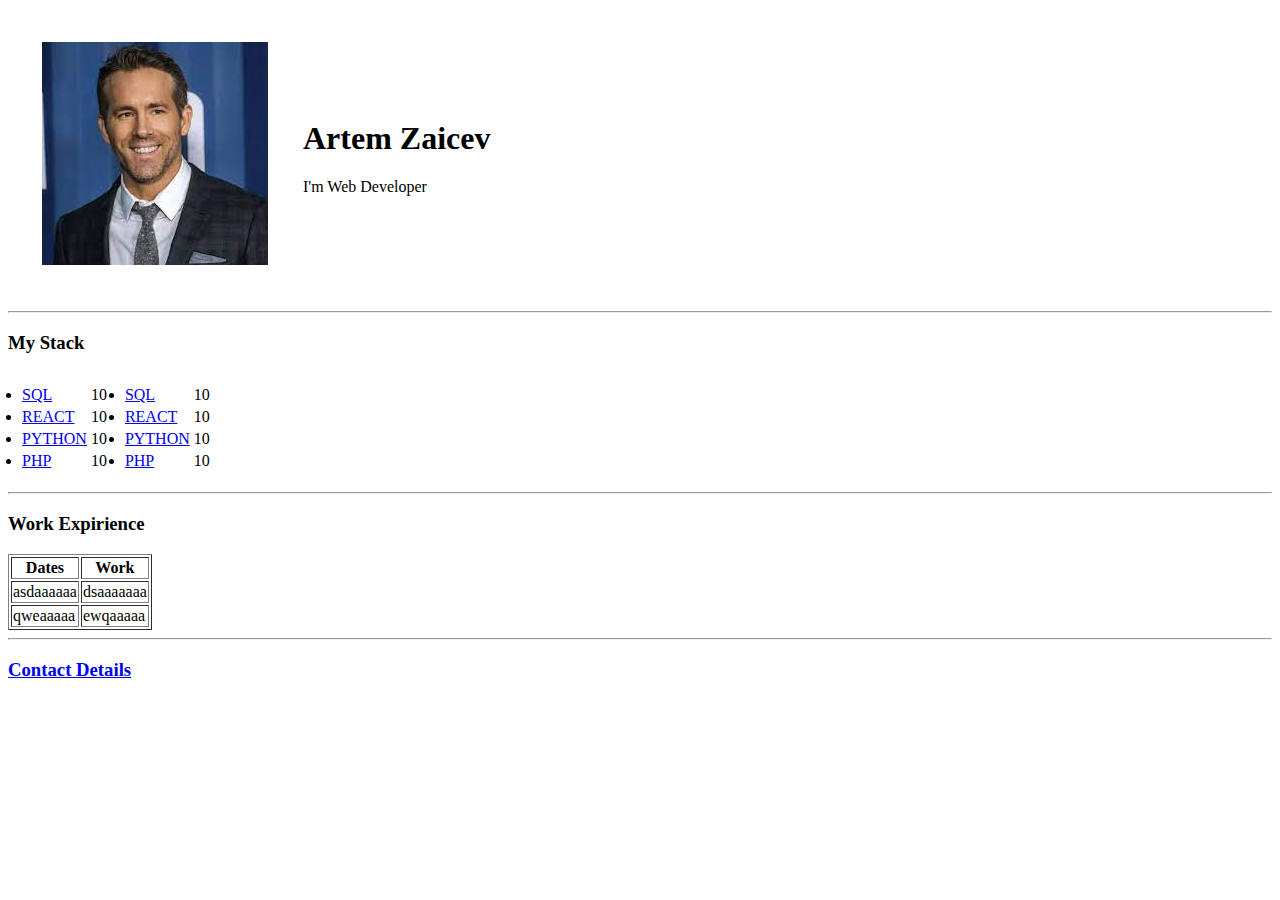
==== index.html @ b58540f0 "Add initial CV website files" ====
<!DOCTYPE html>
<html lang="en">
<head>
    <meta charset="UTF-8">
    <meta http-equiv="X-UA-Compatible" content="IE=edge">
    <meta name="viewport" content="width=device-width, initial-scale=1.0">
    <title>My Personal Site</title>
</head>
<body>
    <table cellspacing="33">
        <tr>
            <td>
                <img src="download.jpeg" alt="Profile Photo">
            </td>
            <td>
                <h1>Artem Zaicev</h1>
                <p>I'm Web Developer</p>
            </td>
        </tr>
    </table>
    <hr>
    <h3>My Stack</h3>
    <table cellspacing="10">
        <tr>
            <td>
                <table>
                    <tr>
                        <td><li><a href="https://en.wikipedia.org/wiki/SQL">SQL</a></li></td>
                        <td>10</td>
                    </tr>
                    <tr>
                        <td><li><a href="https://en.wikipedia.org/wiki/React_(JavaScript_library)">REACT</a></li></td>
                        <td>10</td>
                    </tr>
                    <tr>
                        <td><li><a href="https://en.wikipedia.org/wiki/Python_(programming_language)">PYTHON</a></li></td>
                        <td>10</td>
                    </tr>
                    <tr>
                        <td><li><a href="https://en.wikipedia.org/wiki/PHP">PHP</a></li></td>
                        <td>10</td>
                    </tr>
                </table>
            </td>
            <td>
                <table>
                    <tr>
                        <td><li><a href="https://en.wikipedia.org/wiki/SQL">SQL</a></li></td>
                        <td>10</td>
                    </tr>
                    <tr>
                        <td><li><a href="https://en.wikipedia.org/wiki/React_(JavaScript_library)">REACT</a></li></td>
                        <td>10</td>
                    </tr>
                    <tr>
                        <td><li><a href="https://en.wikipedia.org/wiki/Python_(programming_language)">PYTHON</a></li></td>
                        <td>10</td>
                    </tr>
                    <tr>
                        <td><li><a href="https://en.wikipedia.org/wiki/PHP">PHP</a></li></td>
                        <td>10</td>
                    </tr>
                </table>
            </td>
        </tr>
    </table>
    <hr>
    <h3>Work Expirience</h3>
    <table border="1">
        <thead>
            <tr>
                <th>
                    Dates
                </th>
                <th>
                    Work
                </th>
            </tr>
        </thead>
        <tbody>
            <tr>
                <td>asdaaaaaa</td>
                <td>dsaaaaaaa</td>
            </tr>
            <tr>
                <td>qweaaaaa</td>
                <td>ewqaaaaa</td>
            </tr>
        </tbody>
        <tfoot>

        </tfoot>
    </table>
    <hr>
    <h3><a href="contacts.html">Contact Details</a></h3>
</body>
</html>
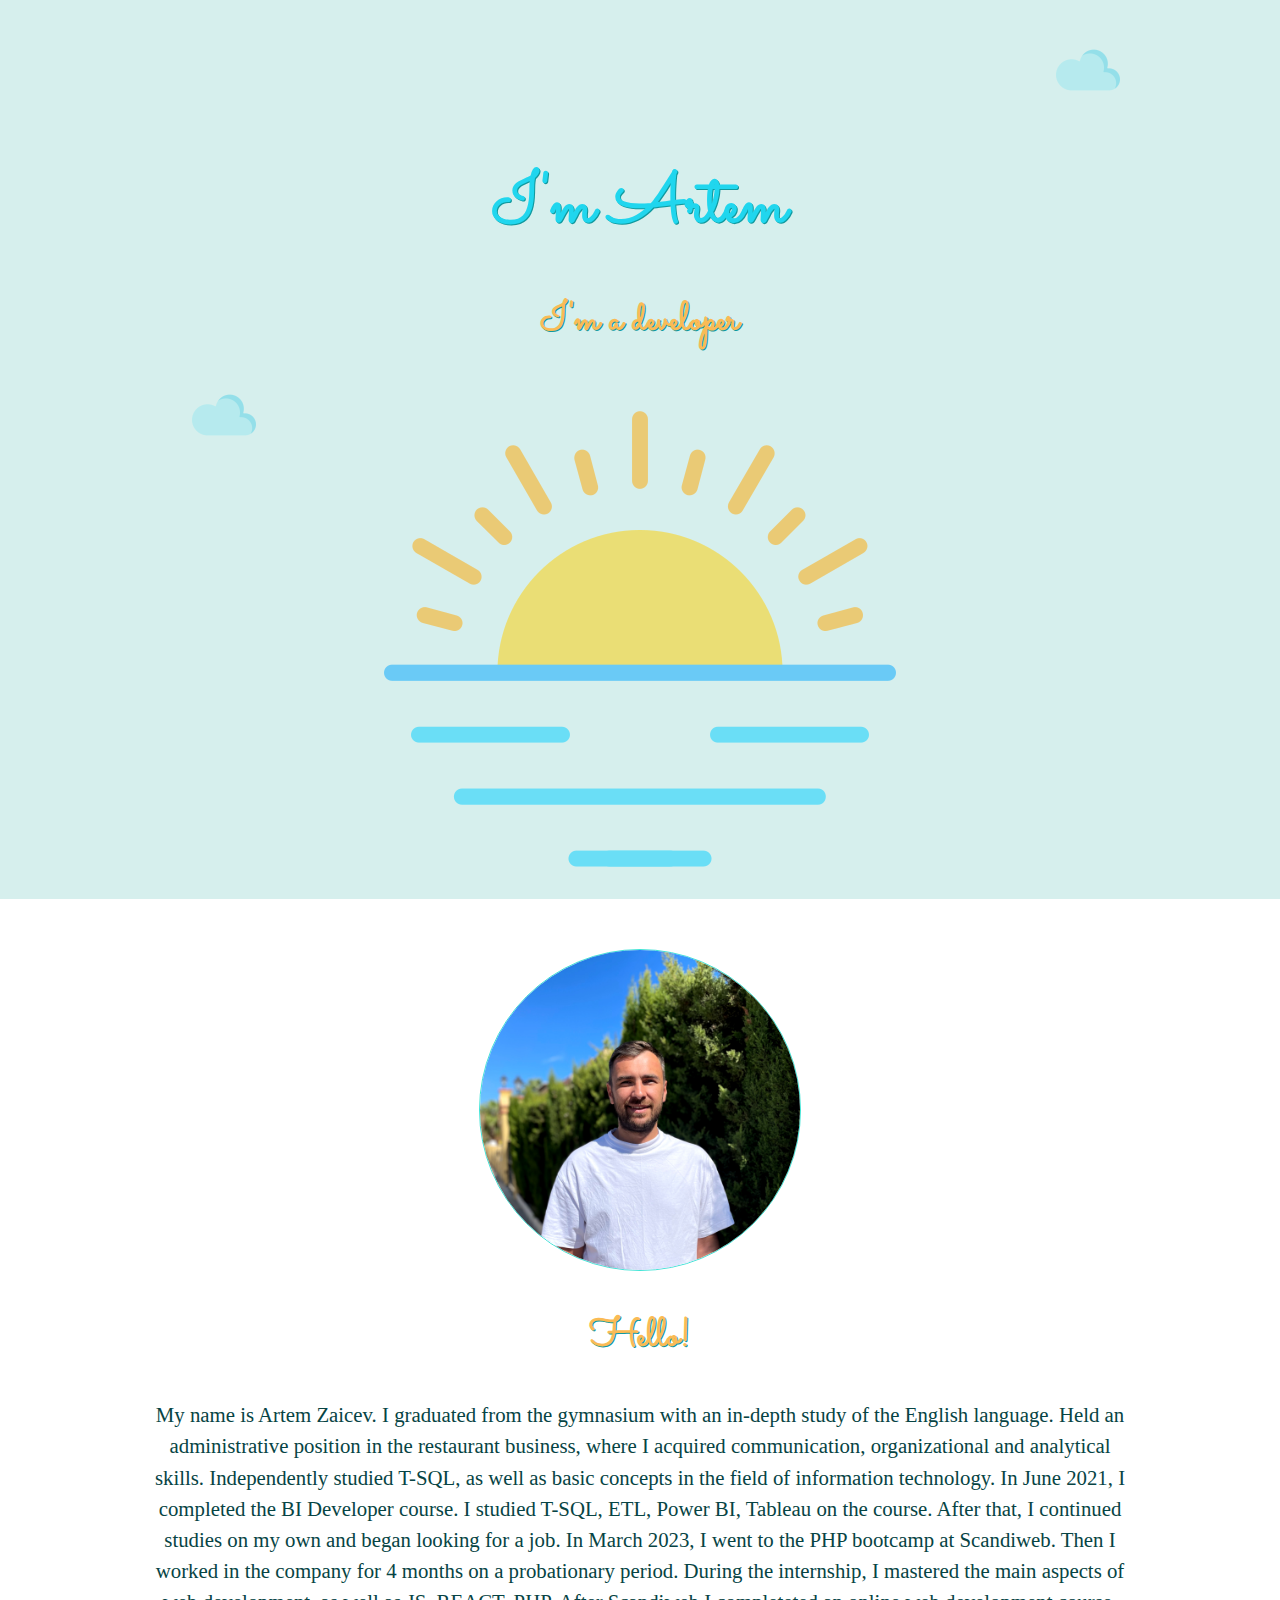
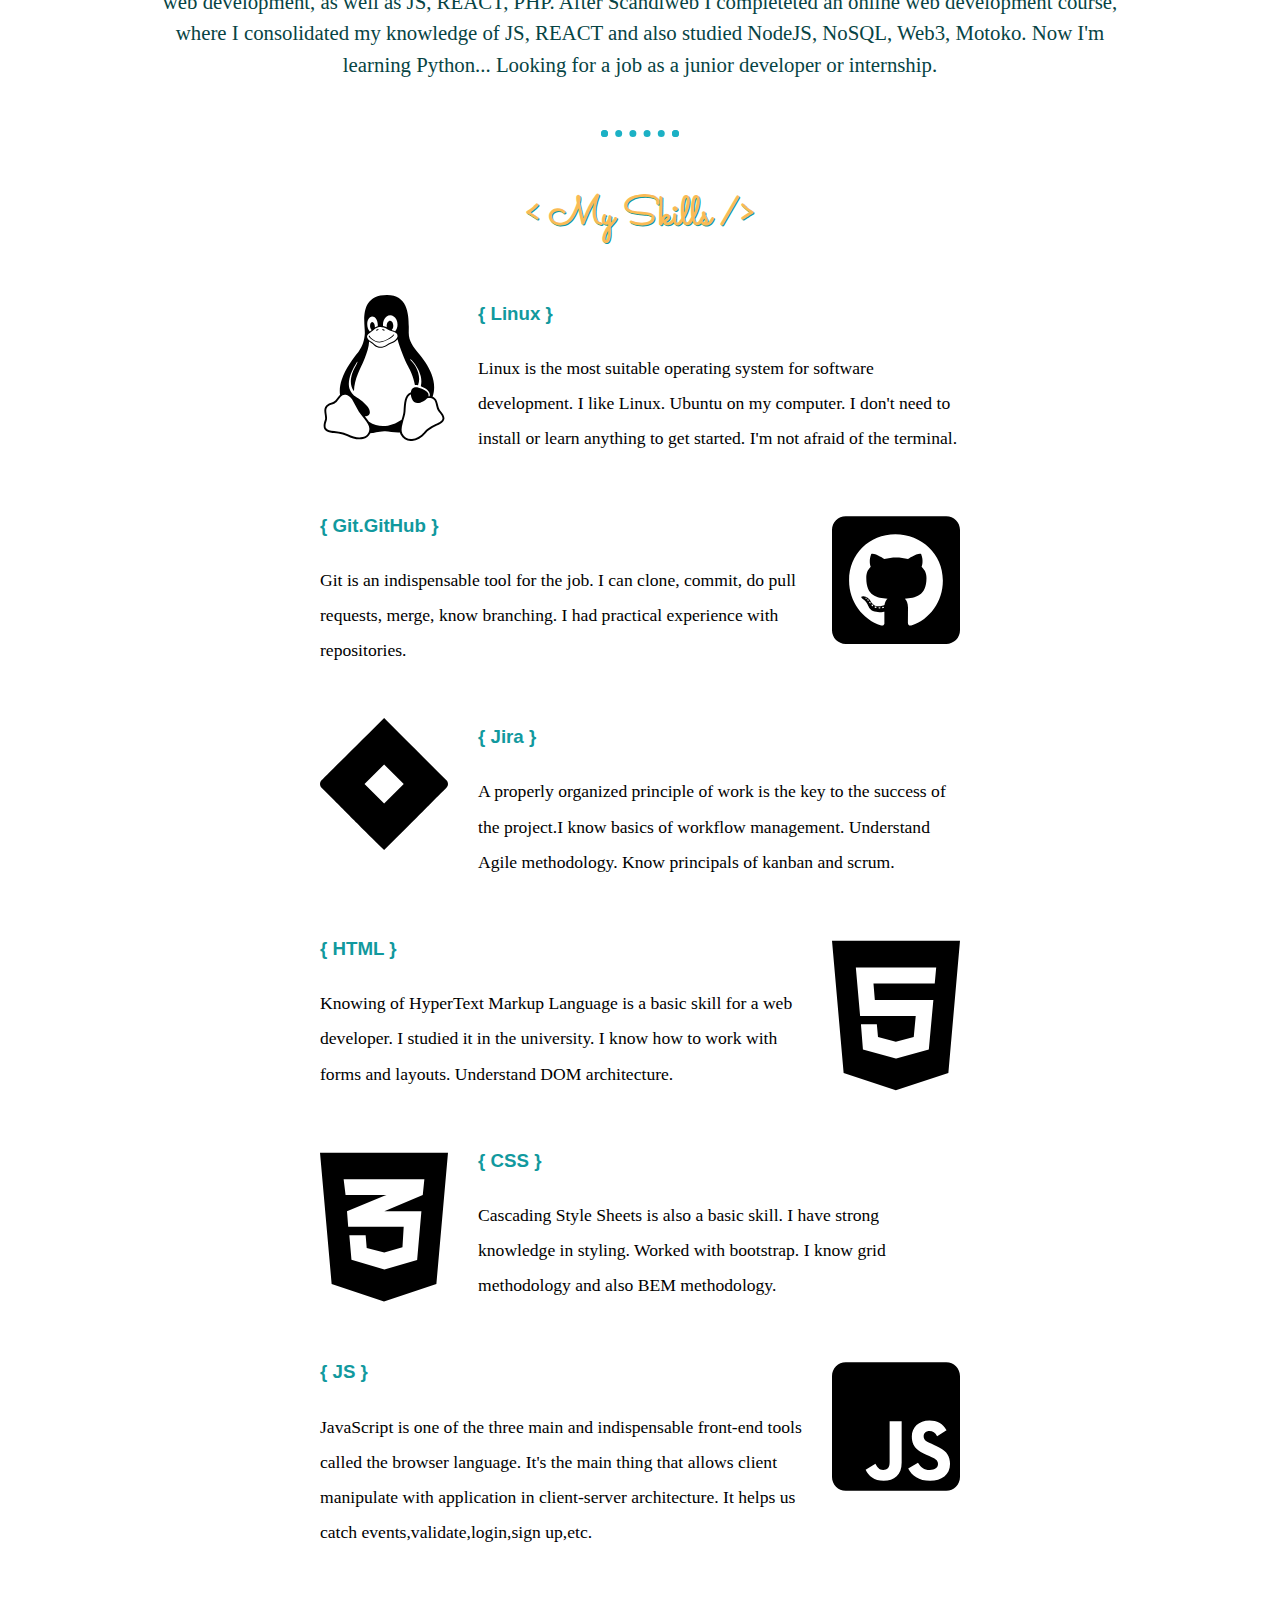
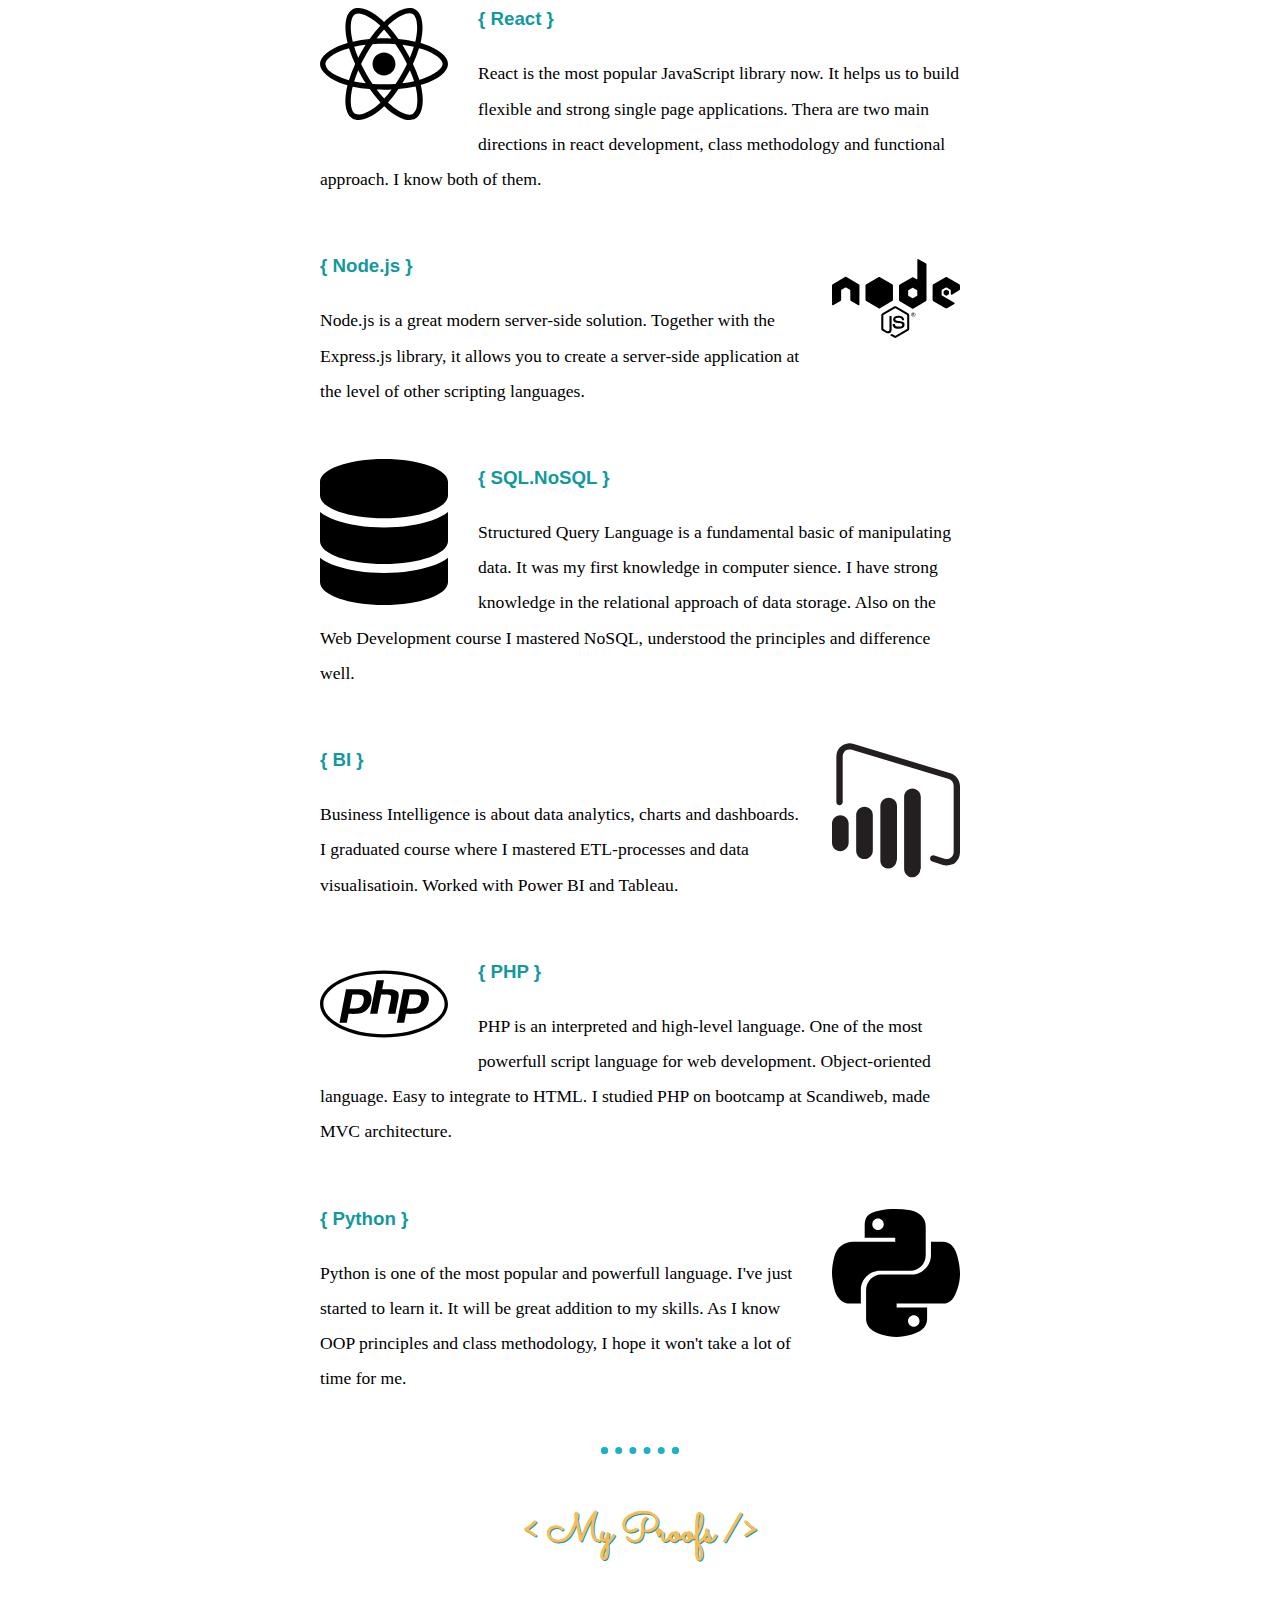
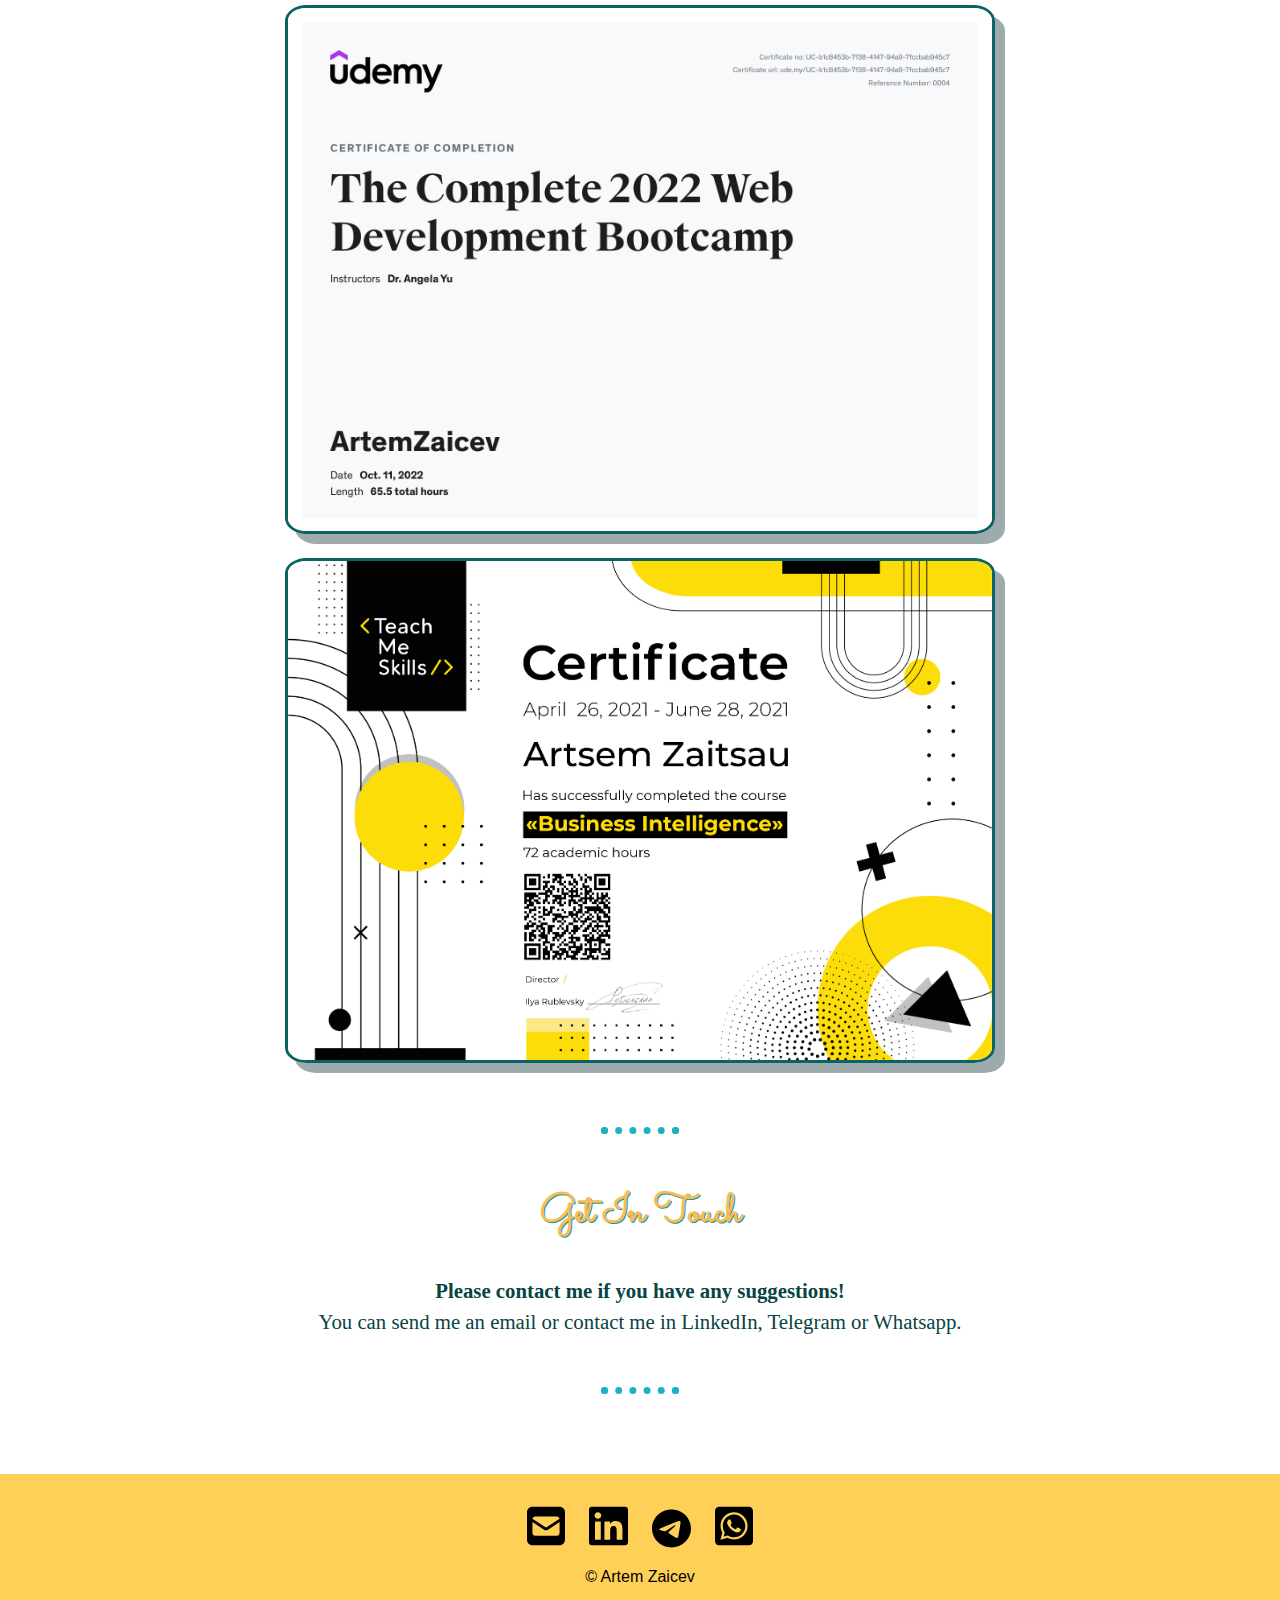
==== commit ee9bfcb8: "Refactoring CVSite" ====
--- a/index.html
+++ b/index.html
@@ -4,94 +4,120 @@
     <meta charset="UTF-8">
     <meta http-equiv="X-UA-Compatible" content="IE=edge">
     <meta name="viewport" content="width=device-width, initial-scale=1.0">
-    <title>My Personal Site</title>
+    <title>Artem Zaicev</title>
+    <link rel="stylesheet" href="css/styles.css">
+    <link rel="icon" href="images/favicon.ico">
+    <link rel="preconnect" href="https://fonts.googleapis.com">
+    <link rel="preconnect" href="https://fonts.gstatic.com" crossorigin>
+    <link href="https://fonts.googleapis.com/css2?family=Sacramento&display=swap" rel="stylesheet">
 </head>
 <body>
-    <table cellspacing="33">
-        <tr>
-            <td>
-                <img src="download.jpeg" alt="Profile Photo">
-            </td>
-            <td>
-                <h1>Artem Zaicev</h1>
-                <p>I'm Web Developer</p>
-            </td>
-        </tr>
-    </table>
-    <hr>
-    <h3>My Stack</h3>
-    <table cellspacing="10">
-        <tr>
-            <td>
-                <table>
-                    <tr>
-                        <td><li><a href="https://en.wikipedia.org/wiki/SQL">SQL</a></li></td>
-                        <td>10</td>
-                    </tr>
-                    <tr>
-                        <td><li><a href="https://en.wikipedia.org/wiki/React_(JavaScript_library)">REACT</a></li></td>
-                        <td>10</td>
-                    </tr>
-                    <tr>
-                        <td><li><a href="https://en.wikipedia.org/wiki/Python_(programming_language)">PYTHON</a></li></td>
-                        <td>10</td>
-                    </tr>
-                    <tr>
-                        <td><li><a href="https://en.wikipedia.org/wiki/PHP">PHP</a></li></td>
-                        <td>10</td>
-                    </tr>
-                </table>
-            </td>
-            <td>
-                <table>
-                    <tr>
-                        <td><li><a href="https://en.wikipedia.org/wiki/SQL">SQL</a></li></td>
-                        <td>10</td>
-                    </tr>
-                    <tr>
-                        <td><li><a href="https://en.wikipedia.org/wiki/React_(JavaScript_library)">REACT</a></li></td>
-                        <td>10</td>
-                    </tr>
-                    <tr>
-                        <td><li><a href="https://en.wikipedia.org/wiki/Python_(programming_language)">PYTHON</a></li></td>
-                        <td>10</td>
-                    </tr>
-                    <tr>
-                        <td><li><a href="https://en.wikipedia.org/wiki/PHP">PHP</a></li></td>
-                        <td>10</td>
-                    </tr>
-                </table>
-            </td>
-        </tr>
-    </table>
-    <hr>
-    <h3>Work Expirience</h3>
-    <table border="1">
-        <thead>
-            <tr>
-                <th>
-                    Dates
-                </th>
-                <th>
-                    Work
-                </th>
-            </tr>
-        </thead>
-        <tbody>
-            <tr>
-                <td>asdaaaaaa</td>
-                <td>dsaaaaaaa</td>
-            </tr>
-            <tr>
-                <td>qweaaaaa</td>
-                <td>ewqaaaaa</td>
-            </tr>
-        </tbody>
-        <tfoot>
-
-        </tfoot>
-    </table>
-    <hr>
-    <h3><a href="contacts.html">Contact Details</a></h3>
+    <div class="top-container">
+        <img class="top-cloud" src="images/cloud.png" alt="cloud-img">
+        <h1>I'm Artem</h1>
+        <h2>I'm a developer</h2>
+        <img class="bottom-cloud" src="images/cloud.png" alt="cloud-img">
+        <img class="sunset" src="images/sunset.png" alt="mountain-img">
+    </div>
+    <div class="middle-container">
+        <div class="profile">
+          <img class="my-photo" src="images/photo.jpg" alt="my-image">
+          <h2>Hello!</h2>
+          <p class="hello-block">My name is Artem Zaicev. I graduated from the gymnasium with an in-depth study of the English language.
+            Held an administrative position in the restaurant business, where I acquired communication, organizational and analytical skills.
+            Independently studied T-SQL, as well as basic concepts in the field of information technology. In June 2021, I completed the BI Developer course.
+            I studied T-SQL, ETL, Power BI, Tableau on the course. After that, I continued studies on my own and began looking for a job. In March 2023, I went to the PHP bootcamp at Scandiweb.
+            Then I worked in the company for 4 months on a probationary period. During the internship, I mastered the main aspects of web development, as well as JS, REACT, PHP.
+            After Scandiweb I completeted an online web development course, where I consolidated my knowledge of JS, REACT and also studied NodeJS, NoSQL, Web3, Motoko.
+            Now I'm learning Python... Looking for a job as a junior developer or internship.</p>
+        </div>
+        <hr>
+        <div class="skills">
+          <h2>< My Skills /></h2>
+          <div class="skill-row">
+            <img class="left-image" src="images/linux.svg" alt="image">
+            <h3>{ Linux }</h3>
+            <p class="skill-text">Linux is the most suitable operating system for software development. I like Linux. Ubuntu on my computer. I don't need to install or learn anything to get started. I'm not afraid of the terminal.</p>
+          </div>
+          <div class="skill-row">
+            <img class="right-image" src="images/github.svg" alt="image">
+            <h3>{ Git.GitHub }</h3>
+            <p class="skill-text">Git is an indispensable tool for the job. I can clone, commit, do pull requests, merge, know branching. I had practical experience with repositories.</p>
+          </div>
+          <div class="skill-row">
+            <img class="left-image" src="images/jira.svg" alt="image">
+            <h3>{ Jira }</h3>
+            <p class="skill-text">A properly organized principle of work is the key to the success of the project.I know basics of workflow management. Understand Agile methodology. Know principals of kanban and scrum.</p>
+          </div>
+          <div class="skill-row">
+            <img class="right-image" src="images/html5.svg" alt="image">
+            <h3>{ HTML }</h3>
+            <p class="skill-text">Knowing of HyperText Markup Language is a basic skill for a web developer. I studied it in the university. I know how to work with forms and layouts. Understand DOM architecture.</p>
+          </div>
+          <div class="skill-row">
+            <img class="left-image" src="images/css3.svg" alt="image">
+            <h3>{ CSS }</h3>
+            <p class="skill-text">Cascading Style Sheets is also a basic skill. I have strong knowledge in styling. Worked with bootstrap. I know grid methodology and also BEM methodology.</p>
+          </div>
+          <div class="skill-row">
+            <img class="right-image" src="images/js.svg" alt="image">
+            <h3>{ JS }</h3>
+            <p class="skill-text">JavaScript is one of the three main and indispensable front-end tools called the browser language. It's the main thing that allows client manipulate with application in client-server architecture. It helps us catch events,validate,login,sign up,etc.</p>
+          </div>
+          <div class="skill-row">
+            <img class="left-image" src="images/react.svg" alt="image">
+            <h3>{ React }</h3>
+            <p class="skill-text">React is the most popular JavaScript library now. It helps us to build flexible and strong single page applications. Thera are two main directions in react development, class methodology and functional approach. I know both of them.</p>
+          </div>
+          <div class="skill-row">
+            <img class="right-image" src="images/node.svg" alt="image">
+            <h3>{ Node.js }</h3>
+            <p class="skill-text">Node.js is a great modern server-side solution. Together with the Express.js library, it allows you to create a server-side application at the level of other scripting languages.</p>
+          </div>
+          <div class="skill-row">
+            <img class="left-image" src="images/sql.svg" alt="image">
+            <h3>{ SQL.NoSQL }</h3>
+            <p class="skill-text">Structured Query Language is a fundamental basic of manipulating data. It was my first knowledge in computer sience. I have strong knowledge in the relational approach of data storage. Also on the Web Development course I mastered NoSQL, understood the principles and difference well.
+            </p>
+          </div>
+          <div class="skill-row">
+            <img class="right-image" src="images/power-bi.svg" alt="image">
+            <h3>{ BI }</h3>
+            <p class="skill-text">Business Intelligence is about data analytics, charts and dashboards. I graduated course where I mastered ETL-processes and data visualisatioin. Worked with Power BI and Tableau.</p>
+          </div>
+          <div class="skill-row">
+            <img class="left-image" src="images/php.svg" alt="image">
+            <h3>{ PHP }</h3>
+            <p class="skill-text">PHP is an interpreted and high-level language. One of the most powerfull script language for web development. Object-oriented language. Easy to integrate to HTML. I studied PHP on bootcamp at Scandiweb, made MVC architecture.</p>
+          </div>
+          <div class="skill-row">
+            <img class="right-image" src="images/python.svg" alt="image">
+            <h3>{ Python }</h3>
+            <p class="skill-text">Python is one of the most popular and powerfull language. I've just started to learn it. It will be great addition to my skills. As I know OOP principles and class methodology, I hope it won't take a lot of time for me.</p>
+          </div>
+        </div>
+        <hr>
+        <div class="proofs">
+          <h2>< My Proofs /></h2>
+          <img class="certificate" src="images/certificate.jpg" alt="image">
+          <img class="certificate" src="images/certificate1.jpg" alt="image">
+          <hr>
+        </div>
+        <div class="contact-me">
+          <h2>Get In Touch</h2>
+          <h3 class="contact-title">Please contact me if you have any suggestions!</h3>
+          <p class="contact-block">You can send me an email or contact me in LinkedIn, Telegram or Whatsapp.</p>
+          <!-- <a class="btn" href="mailto:zzaicevaartem@gmail.com">Send me an Email!</a> -->
+          <hr>
+        </div>
+      </div>
+      <div class="bottom-container">
+        <a href="mailto:zzaicevaartem@gmail.com"><img class="contact-icon" src="images/square-envelope-solid.svg" alt="mailimg"></a>
+        <a href="https://www.linkedin.com/in/artem-zaicev-3999a4219"><img class="contact-icon" src="images/linkedin.svg" alt="linkedinimg"></a>
+        <a href="https://t.me/latebl00mer"><img class="contact-icon" src="images/telegram.svg" alt="telegramimg"></a>
+        <a href="https://wa.me/34643797438"><img class="contact-icon" src="images/square-whatsapp.svg" alt="whatsappimg"></a>
+        <p>© Artem Zaicev</p>
+      </div>
+    </div>
 </body>
 </html>--- a/css/styles.css
+++ b/css/styles.css
@@ -0,0 +1,110 @@
+body {
+    background-color: white;
+    margin: 0;
+    text-align: center;
+    font-family: sans-serif;
+}
+
+h1 {
+    margin: 50px auto 0 auto;
+    color: #20d6ee;
+    font-size: 70px;
+    font-family: 'Sacramento', cursive;
+    text-shadow: 1px 1px #11999E;
+}
+h2 {
+    font-size: 2.5rem;
+    color: #fabb55;
+    font-weight: bold;
+    font-family: 'Sacramento', cursive;
+    text-shadow: 1px 1px #11999E;
+}
+h3 {
+    color: #11999E;
+    font-weight: bold;
+}
+hr {
+    margin-top: 50px;
+    margin-bottom: 50px;
+    border: dotted #1cb1c5 7px;
+    border-bottom: none;
+    width: 5%;
+}
+.skill-text {
+    font-size: 1.1rem;
+    font-family: 'Ubuntu', cursive;
+}
+.top-container {
+    background-color: #D6EFED;
+    background-image: url("https://www.transparenttextures.com/patterns/fresh-snow.png");
+}
+.bottom-cloud {
+    width: 5%;
+    position: absolute;
+    left: 15%;
+    opacity: 0.5;
+}
+.top-cloud {
+    width: 5%;
+    margin-left: 70%;
+    margin-top: 3%;
+    opacity: 0.5;
+}
+.sunset {
+    opacity: 0.5;
+}
+.skill-row {
+    width: 50%;
+    margin: 50px auto 50px auto;
+    text-align: left;
+    line-height: 2;
+}
+.left-image {
+    width: 20%;
+    float: left;
+    margin-right: 30px;
+}
+.right-image {
+    width: 20%;
+    float: right;
+    margin-left: 30px;
+}
+.my-photo {
+    height: 25%;
+    width: 25%;
+    border-radius: 50%;
+    border: 1px solid #40e4d6;
+    margin-top: 50px;
+}
+.hello-block, .contact-block, .contact-title {
+    margin: auto;
+    text-align: center;
+    width: 77%;
+    line-height: 1.5;
+    font-size: 1.3rem;
+    color: rgb(7, 68, 68);
+    font-family: 'Ubuntu', cursive;
+}
+.certificate {
+    width: 55%;
+    border: 3px solid rgb(11, 99, 99);
+    border-radius: 3%;
+    margin: 10px;
+    box-shadow: 10px 10px 0 #9dabac;
+}
+.middle-container {
+    background-image: url("https://www.transparenttextures.com/patterns/asfalt-dark.png");
+}
+.bottom-container {
+    background-color: #ffd058;
+    background-image: url("https://www.transparenttextures.com/patterns/diagonales-decalees.png");
+    padding-bottom: 10px;
+}
+.contact-me {
+    padding-bottom:  30px;
+}
+.contact-icon {
+    width: 3%;
+    margin: 30px 10px 0 10px;
+}
+
